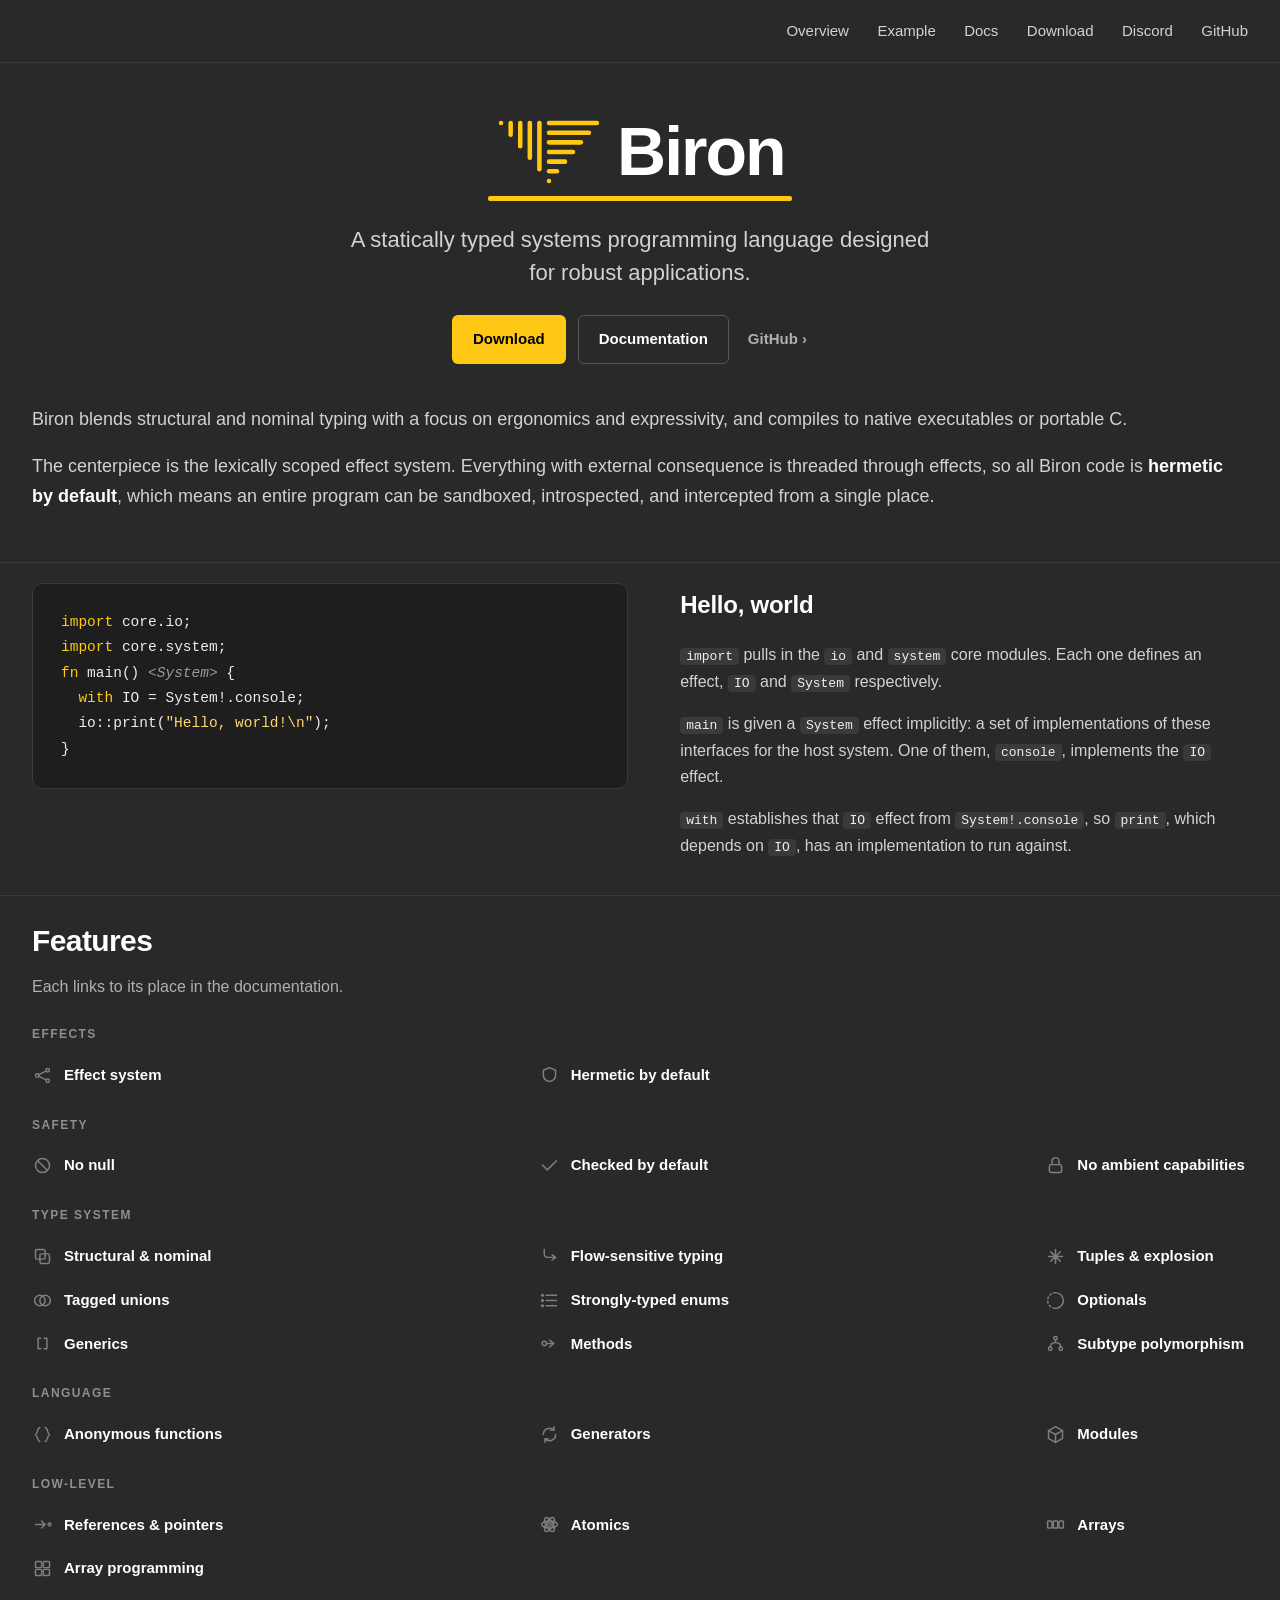
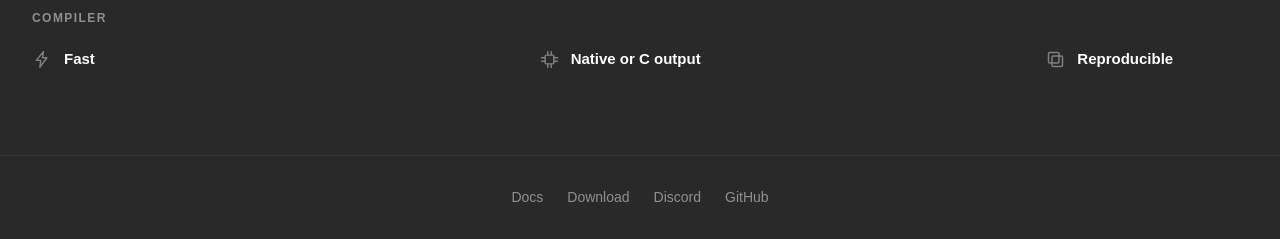
==== index.html @ 6596701e "Deploying to gh-pages from @ biron-lang/Biron@79384e3a11379a259ac0fab7d27ca254d259da45 🚀" ====
<!DOCTYPE html>
<html lang="en">
<head>
  <meta charset="utf-8">
  <meta name="viewport" content="width=device-width, initial-scale=1">
  <meta name="color-scheme" content="dark">
  <title>Biron</title>
  <meta name="description" content="Biron is a systems programming language built for control without footguns: structurally safe, hermetic by default, with an effect system you can sandbox from a single place.">
  <link rel="icon" type="image/svg+xml" href="logo.svg">
  <link rel="stylesheet" href="styles.css">
</head>
<body id="top">
  <header class="site-header">
    <div class="container header-inner">
      <nav class="nav">
        <a href="#overview">Overview</a>
        <a href="#example">Example</a>
        <a href="doc.html">Docs</a>
        <!-- TODO: download URL -->
        <a href="#">Download</a>
        <a href="https://discord.gg/aM3nZk7bbG">Discord</a>
        <a href="https://github.com/biron-lang/Biron">GitHub</a>
      </nav>
    </div>
  </header>

  <main>
    <section class="hero">
      <div class="container">
        <h1><img class="hero-logo" src="logo.svg" alt="">Biron</h1>
        <div class="accent-bar" aria-hidden="true"></div>
        <p class="lede">
          A statically typed systems programming language designed for robust
          applications.
        </p>
        <div class="actions">
          <!-- TODO: download URL -->
          <a class="btn btn-primary" href="#">Download</a>
          <a class="btn btn-secondary" href="doc.html">Documentation</a>
          <a class="btn btn-ghost" href="https://github.com/biron-lang/Biron">GitHub &rsaquo;</a>
        </div>
      </div>
    </section>

    <section id="overview" class="overview">
      <div class="container prose">
        <p>
          Biron blends structural and nominal typing with a focus on ergonomics and
          expressivity, and compiles to native executables or portable C.
        </p>
        <p>
          The centerpiece is the lexically scoped effect system. Everything with external
          consequence is threaded through effects, so all Biron code is
          <strong>hermetic by default</strong>, which means an entire program can be
          sandboxed, introspected, and intercepted from a single place.
        </p>
      </div>
    </section>

    <section id="example" class="example">
      <div class="container example-grid">
        <div class="example-code">
<pre><code><span class="k">import</span> core.io;
<span class="k">import</span> core.system;
<span class="k">fn</span> main() <span class="t">&lt;System&gt;</span> {
  <span class="k">with</span> IO = System!.console;
  io::print(<span class="s">"Hello, world!\n"</span>);
}</code></pre>
        </div>
        <div class="example-notes">
          <h2>Hello, world</h2>
          <p>
            <code>import</code> pulls in the <code>io</code> and <code>system</code>
            core modules. Each one defines an effect, <code>IO</code> and
            <code>System</code> respectively.
          </p>
          <p>
            <code>main</code> is given a <code>System</code> effect implicitly:
            a set of implementations of these interfaces for the host system. One of
            them, <code>console</code>, implements the <code>IO</code> effect.
          </p>
          <p>
            <code>with</code> establishes that <code>IO</code> effect from
            <code>System!.console</code>, so <code>print</code>, which depends
            on <code>IO</code>, has an implementation to run against.
          </p>
        </div>
      </div>
    </section>

    <section id="features" class="features">
      <div class="container">
        <h2>Features</h2>
        <p class="section-sub">Each links to its place in the documentation.</p>

        <div class="feature-group">
          <h3 class="group-title">Effects</h3>
          <div class="grid">
            <a class="feature" href="doc.html#effects">
              <span class="icon" aria-hidden="true"><svg viewBox="0 0 24 24"><circle cx="6" cy="12" r="2"/><circle cx="18" cy="6" r="2"/><circle cx="18" cy="18" r="2"/><path d="M8 11l8-4M8 13l8 4"/></svg></span>
              <h4>Effect system</h4>
            </a>
            <a class="feature" href="doc.html#effects/hermeticity">
              <span class="icon" aria-hidden="true"><svg viewBox="0 0 24 24"><path d="M12 3l7 3v5c0 4-3 7-7 8-4-1-7-4-7-8V6l7-3z"/></svg></span>
              <h4>Hermetic by default</h4>
            </a>
          </div>
        </div>

        <div class="feature-group">
          <h3 class="group-title">Safety</h3>
          <div class="grid">
            <a class="feature" href="doc.html#references/no-null-or-uninitialized-pointers">
              <span class="icon" aria-hidden="true"><svg viewBox="0 0 24 24"><circle cx="12" cy="12" r="8"/><path d="M6.5 6.5l11 11"/></svg></span>
              <h4>No null</h4>
            </a>
            <a class="feature" href="doc.html#expressions/checked-division">
              <span class="icon" aria-hidden="true"><svg viewBox="0 0 24 24"><path d="M20 6.5L9.5 17 4 11.5"/></svg></span>
              <h4>Checked by default</h4>
            </a>
            <a class="feature" href="doc.html#effects/declaring-an-effect">
              <span class="icon" aria-hidden="true"><svg viewBox="0 0 24 24"><rect x="5" y="11" width="14" height="9" rx="2"/><path d="M8 11V7a4 4 0 0 1 8 0v4"/></svg></span>
              <h4>No ambient capabilities</h4>
            </a>
          </div>
        </div>

        <div class="feature-group">
          <h3 class="group-title">Type system</h3>
          <div class="grid">
            <a class="feature" href="doc.html#types/nominal-versus-structural-typing">
              <span class="icon" aria-hidden="true"><svg viewBox="0 0 24 24"><rect x="4" y="4" width="11" height="11" rx="2"/><rect x="9" y="9" width="11" height="11" rx="2"/></svg></span>
              <h4>Structural &amp; nominal</h4>
            </a>
            <a class="feature" href="doc.html#optionals-unions/narrowing-by-control-flow">
              <span class="icon" aria-hidden="true"><svg viewBox="0 0 24 24"><path d="M6 4v5a4 4 0 0 0 4 4h8"/><path d="M15 10l4 3-4 3"/></svg></span>
              <h4>Flow-sensitive typing</h4>
            </a>
            <a class="feature" href="doc.html#aggregates/tuple-explosion">
              <span class="icon" aria-hidden="true"><svg viewBox="0 0 24 24"><path d="M12 4v16M4 12h16M6.5 6.5l11 11M17.5 6.5l-11 11"/></svg></span>
              <h4>Tuples &amp; explosion</h4>
            </a>
            <a class="feature" href="doc.html#optionals-unions/unions">
              <span class="icon" aria-hidden="true"><svg viewBox="0 0 24 24"><circle cx="9" cy="12" r="6"/><circle cx="15" cy="12" r="6"/></svg></span>
              <h4>Tagged unions</h4>
            </a>
            <a class="feature" href="doc.html#aggregates/enums">
              <span class="icon" aria-hidden="true"><svg viewBox="0 0 24 24"><path d="M8 6h12M8 12h12M8 18h12"/><circle cx="4" cy="6" r="1"/><circle cx="4" cy="12" r="1"/><circle cx="4" cy="18" r="1"/></svg></span>
              <h4>Strongly-typed enums</h4>
            </a>
            <a class="feature" href="doc.html#optionals-unions/optionals">
              <span class="icon" aria-hidden="true"><svg viewBox="0 0 24 24"><path d="M12 3a9 9 0 0 1 0 18"/><path d="M12 3a9 9 0 0 0 0 18" stroke-dasharray="2 3"/></svg></span>
              <h4>Optionals</h4>
            </a>
            <a class="feature" href="doc.html#generics">
              <span class="icon" aria-hidden="true"><svg viewBox="0 0 24 24"><path d="M10 6H7v12h3M14 6h3v12h-3"/></svg></span>
              <h4>Generics</h4>
            </a>
            <a class="feature" href="doc.html#functions/methods">
              <span class="icon" aria-hidden="true"><svg viewBox="0 0 24 24"><circle cx="6" cy="12" r="2.5"/><path d="M9 12h6M12 8l5 4-5 4"/></svg></span>
              <h4>Methods</h4>
            </a>
            <a class="feature" href="doc.html#types">
              <span class="icon" aria-hidden="true"><svg viewBox="0 0 24 24"><circle cx="12" cy="6" r="2"/><circle cx="6" cy="18" r="2"/><circle cx="18" cy="18" r="2"/><path d="M12 8v3M6 16c0-3 2-5 6-5s6 2 6 5"/></svg></span>
              <h4>Subtype polymorphism</h4>
            </a>
          </div>
        </div>

        <div class="feature-group">
          <h3 class="group-title">Language</h3>
          <div class="grid">
            <a class="feature" href="doc.html#functions/function-values">
              <span class="icon" aria-hidden="true"><svg viewBox="0 0 24 24"><path d="M9 4c-3 0-2 6-5 8 3 2 2 8 5 8M15 4c3 0 2 6 5 8-3 2-2 8-5 8"/></svg></span>
              <h4>Anonymous functions</h4>
            </a>
            <a class="feature" href="doc.html#functions">
              <span class="icon" aria-hidden="true"><svg viewBox="0 0 24 24"><path d="M5 12a7 7 0 0 1 12-5"/><path d="M17 3v4h-4"/><path d="M19 12a7 7 0 0 1-12 5"/><path d="M7 21v-4h4"/></svg></span>
              <h4>Generators</h4>
            </a>
            <a class="feature" href="doc.html#modules">
              <span class="icon" aria-hidden="true"><svg viewBox="0 0 24 24"><path d="M12 3l8 4.5v9L12 21l-8-4.5v-9L12 3z"/><path d="M4 7.5l8 4.5 8-4.5M12 12v9"/></svg></span>
              <h4>Modules</h4>
            </a>
          </div>
        </div>

        <div class="feature-group">
          <h3 class="group-title">Low-level</h3>
          <div class="grid">
            <a class="feature" href="doc.html#references">
              <span class="icon" aria-hidden="true"><svg viewBox="0 0 24 24"><path d="M4 12h11M11 8l4 4-4 4"/><circle cx="20" cy="12" r="1.6"/></svg></span>
              <h4>References &amp; pointers</h4>
            </a>
            <a class="feature" href="doc.html#effects/atomics-and-memoryorder">
              <span class="icon" aria-hidden="true"><svg viewBox="0 0 24 24"><circle cx="12" cy="12" r="2"/><ellipse cx="12" cy="12" rx="9" ry="4"/><ellipse cx="12" cy="12" rx="9" ry="4" transform="rotate(60 12 12)"/><ellipse cx="12" cy="12" rx="9" ry="4" transform="rotate(120 12 12)"/></svg></span>
              <h4>Atomics</h4>
            </a>
            <a class="feature" href="doc.html#aggregates/arrays">
              <span class="icon" aria-hidden="true"><svg viewBox="0 0 24 24"><rect x="3" y="8" width="5" height="8" rx="1"/><rect x="9.5" y="8" width="5" height="8" rx="1"/><rect x="16" y="8" width="5" height="8" rx="1"/></svg></span>
              <h4>Arrays</h4>
            </a>
            <a class="feature" href="doc.html#aggregates/arrays">
              <span class="icon" aria-hidden="true"><svg viewBox="0 0 24 24"><rect x="4" y="4" width="7" height="7" rx="1"/><rect x="13" y="4" width="7" height="7" rx="1"/><rect x="4" y="13" width="7" height="7" rx="1"/><rect x="13" y="13" width="7" height="7" rx="1"/></svg></span>
              <h4>Array programming</h4>
            </a>
          </div>
        </div>

        <div class="feature-group">
          <h3 class="group-title">Compiler</h3>
          <div class="grid">
            <a class="feature" href="doc.html#compiler/speed">
              <span class="icon" aria-hidden="true"><svg viewBox="0 0 24 24"><path d="M13 3L5 13h5l-1 8 8-11h-5l1-7z"/></svg></span>
              <h4>Fast</h4>
            </a>
            <a class="feature" href="doc.html#compiler/native-executables-or-portable-c">
              <span class="icon" aria-hidden="true"><svg viewBox="0 0 24 24"><rect x="7" y="7" width="10" height="10" rx="1.5"/><path d="M10 3v4M14 3v4M10 17v4M14 17v4M3 10h4M3 14h4M17 10h4M17 14h4"/></svg></span>
              <h4>Native or C output</h4>
            </a>
            <a class="feature" href="doc.html#compiler/reproducible-builds">
              <span class="icon" aria-hidden="true"><svg viewBox="0 0 24 24"><rect x="4" y="4" width="12" height="12" rx="1.5"/><rect x="8" y="8" width="12" height="12" rx="1.5"/></svg></span>
              <h4>Reproducible</h4>
            </a>
          </div>
        </div>
      </div>
    </section>
  </main>

  <footer class="site-footer">
    <div class="container footer-inner">
      <nav class="foot-nav">
        <a href="doc.html">Docs</a>
        <!-- TODO: download URL -->
        <a href="#">Download</a>
        <a href="https://discord.gg/aM3nZk7bbG">Discord</a>
        <a href="https://github.com/biron-lang/Biron">GitHub</a>
      </nav>
    </div>
  </footer>
</body>
</html>
---- styles.css ----
:root {
  --bg:       #292929;
  --code-bg:  #1e1e1e;   /* tint, darker than the page */
  --strong:   #ffffff;   /* headings, feature titles */
  --text:     #d2d2d2;   /* body / overview text */
  --muted:    #b0b0b0;   /* feature descriptions, secondary text */
  --label:    #8f8f8f;   /* group labels, footer */
  --icon:     #7f7f7f;   /* feature icons at rest */
  --border:   #3a3a3a;   /* subtle dividers */
  --accent:   #ffc815;
  --accent-deep: #e6b412; /* accent, darkened for hover */

  --code-ink: #ededed;
  --code-dim: #9a9a9a;    /* comments / effect types on the code panel */
  --code-str: #ffd873;    /* string literals, accent tint */

  --maxw: 1280px;
}

* { box-sizing: border-box; }

html {
  -webkit-text-size-adjust: 100%;
  scroll-behavior: smooth;
}

body {
  margin: 0;
  background: var(--bg);
  color: var(--text);
  font: 16px/1.65 -apple-system, BlinkMacSystemFont, "Segoe UI", Roboto, Helvetica, Arial, sans-serif;
  -webkit-font-smoothing: antialiased;
  text-rendering: optimizeLegibility;
}

a { color: inherit; text-decoration: none; }

code, pre {
  font-family: ui-monospace, SFMono-Regular, "SF Mono", Menlo, Consolas, "Liberation Mono", monospace;
}

.container {
  width: 100%;
  max-width: var(--maxw);
  margin: 0 auto;
  padding: 0 32px;
}

section[id] { scroll-margin-top: 76px; }

a:focus-visible,
.btn:focus-visible {
  outline: 2px solid var(--accent);
  outline-offset: 3px;
  border-radius: 3px;
}

.site-header {
  position: sticky;
  top: 0;
  z-index: 10;
  background: var(--bg);
  border-bottom: 1px solid var(--border);
}

.header-inner {
  display: flex;
  align-items: center;
  justify-content: flex-end;
  height: 62px;
}

.wordmark {
  display: flex;
  align-items: center;
  gap: 9px;
  font-weight: 700;
  font-size: 20px;
  letter-spacing: -0.01em;
  color: var(--strong);
}

.wordmark .logo { height: 24px; width: auto; display: block; }

.wordmark .mark { color: var(--accent); }

.nav a {
  color: var(--text);
  margin-left: 24px;
  font-size: 15px;
  padding: 4px 0;
  border-bottom: 2px solid transparent;
}

.nav a:hover { color: var(--strong); border-bottom-color: var(--accent); }

.hero { padding: 54px 0 10px; text-align: center; }

.hero h1 {
  margin: 0;
  display: flex;
  align-items: center;
  justify-content: center;
  gap: 15px;
  font-size: 68px;
  line-height: 1.02;
  letter-spacing: -0.03em;
  color: var(--strong);
}

.hero-logo { height: 1em; width: auto; display: block; }

.accent-bar {
  width: 25%;
  height: 5px;
  background: var(--accent);
  margin: 10px auto 22px;
  border-radius: 2px;
}

.lede {
  font-size: 22px;
  line-height: 1.5;
  color: var(--text);
  max-width: 600px;
  margin: 0 auto 26px;
}

.actions { display: flex; gap: 12px; flex-wrap: wrap; align-items: center; justify-content: center; }

.btn {
  display: inline-block;
  padding: 11px 20px;
  border-radius: 6px;
  font-size: 15px;
  font-weight: 600;
  border: 1px solid transparent;
}

.btn-primary { background: var(--accent); color: #000; }
.btn-primary:hover { background: var(--accent-deep); }

.btn-secondary {
  background: transparent;
  color: var(--strong);
  border-color: #585858;
}
.btn-secondary:hover { background: var(--strong); color: var(--bg); border-color: var(--strong); }

.btn-ghost { background: transparent; color: var(--muted); padding-left: 6px; }
.btn-ghost:hover { color: var(--strong); }

.overview { padding: 30px 0 50px; }

.prose p {
  font-size: 18px;
  line-height: 1.7;
  color: var(--text);
  margin: 0 0 16px;
}

.prose p:last-child { margin-bottom: 0; }

.prose strong { color: var(--strong); font-weight: 600; }

.example {
  padding: 20px 0;
  border-top: 1px solid var(--border);
}

.example-grid {
  display: grid;
  grid-template-columns: 1.05fr 1fr;
  gap: 52px;
  align-items: start;
}

.example-code pre {
  background: var(--code-bg);
  color: var(--code-ink);
  margin: 0;
  padding: 26px 28px;
  border: 1px solid var(--border);
  border-radius: 10px;
  overflow-x: auto;
  font-size: 14.5px;
  line-height: 1.75;
}

.example-code .k { color: var(--accent); }
.example-code .s { color: var(--code-str); }
.example-code .t { color: var(--code-dim); font-style: italic; }

.example-notes h2 {
  margin: 2px 0 18px;
  font-size: 24px;
  letter-spacing: -0.01em;
  color: var(--strong);
}

.example-notes p { margin: 0 0 16px; color: var(--text); }

.example-notes code,
.feature code {
  background: rgba(255, 255, 255, 0.08);
  color: #f0f0f0;
  padding: 1px 6px;
  border-radius: 4px;
  font-size: 13px;
}

.features {
  padding: 20px 0 80px;
  border-top: 1px solid var(--border);
}

.features > .container > h2 {
  margin: 0 0 8px;
  font-size: 30px;
  letter-spacing: -0.02em;
  color: var(--strong);
}

.section-sub { margin: 0; color: var(--muted); }

.feature-group { margin-top: 25px; }

.group-title {
  margin: 0 0 15px;
  font-size: 12px;
  font-weight: 600;
  text-transform: uppercase;
  letter-spacing: 0.12em;
  color: var(--label);
}

.grid {
  display: grid;
  grid-template-columns: repeat(3, minmax(0, 1fr));
  column-gap: 25%;
  row-gap: 13px;
}

.feature {
  display: flex;
  align-items: center;
  gap: 11px;
  color: inherit;
  padding: 3px 0;
}

.feature .icon {
  flex: 0 0 auto;
  color: var(--icon);
  transition: color 0.12s ease;
}

.feature .icon svg {
  width: 21px;
  height: 21px;
  display: block;
  fill: none;
  stroke: currentColor;
  stroke-width: 1.7;
  stroke-linecap: round;
  stroke-linejoin: round;
}

.feature:hover .icon { color: var(--accent); }
.feature:hover h4 { color: var(--accent); }

.feature h4 {
  margin: 0;
  font-size: 15px;
  font-weight: 600;
  color: var(--strong);
  transition: color 0.12s ease;
}

.site-footer {
  border-top: 1px solid var(--border);
  padding: 30px 0;
  color: var(--label);
  font-size: 14px;
}

.footer-inner {
  display: flex;
  align-items: center;
  justify-content: center;
  flex-wrap: wrap;
  gap: 12px;
}

.foot-nav { display: flex; flex-wrap: wrap; gap: 24px; }
.foot-nav a { color: var(--label); }
.foot-nav a:hover { color: var(--strong); }

@media (max-width: 820px) {
  .example-grid { grid-template-columns: 1fr; gap: 32px; }
  .grid { grid-template-columns: repeat(2, minmax(0, 1fr)); column-gap: 30px; }
  .hero { padding: 40px 0 8px; }
  .hero h1 { font-size: 52px; }
  .overview { padding: 24px 0 42px; }
  .example { padding: 40px 0; }
  .features { padding: 44px 0 64px; }
}

@media (max-width: 560px) {
  .container { padding: 0 22px; }
  .nav a:nth-child(1),
  .nav a:nth-child(2) { display: none; }
  .hero h1 { font-size: 44px; }
  .lede { font-size: 19px; }
  .grid { grid-template-columns: 1fr; row-gap: 10px; }
}
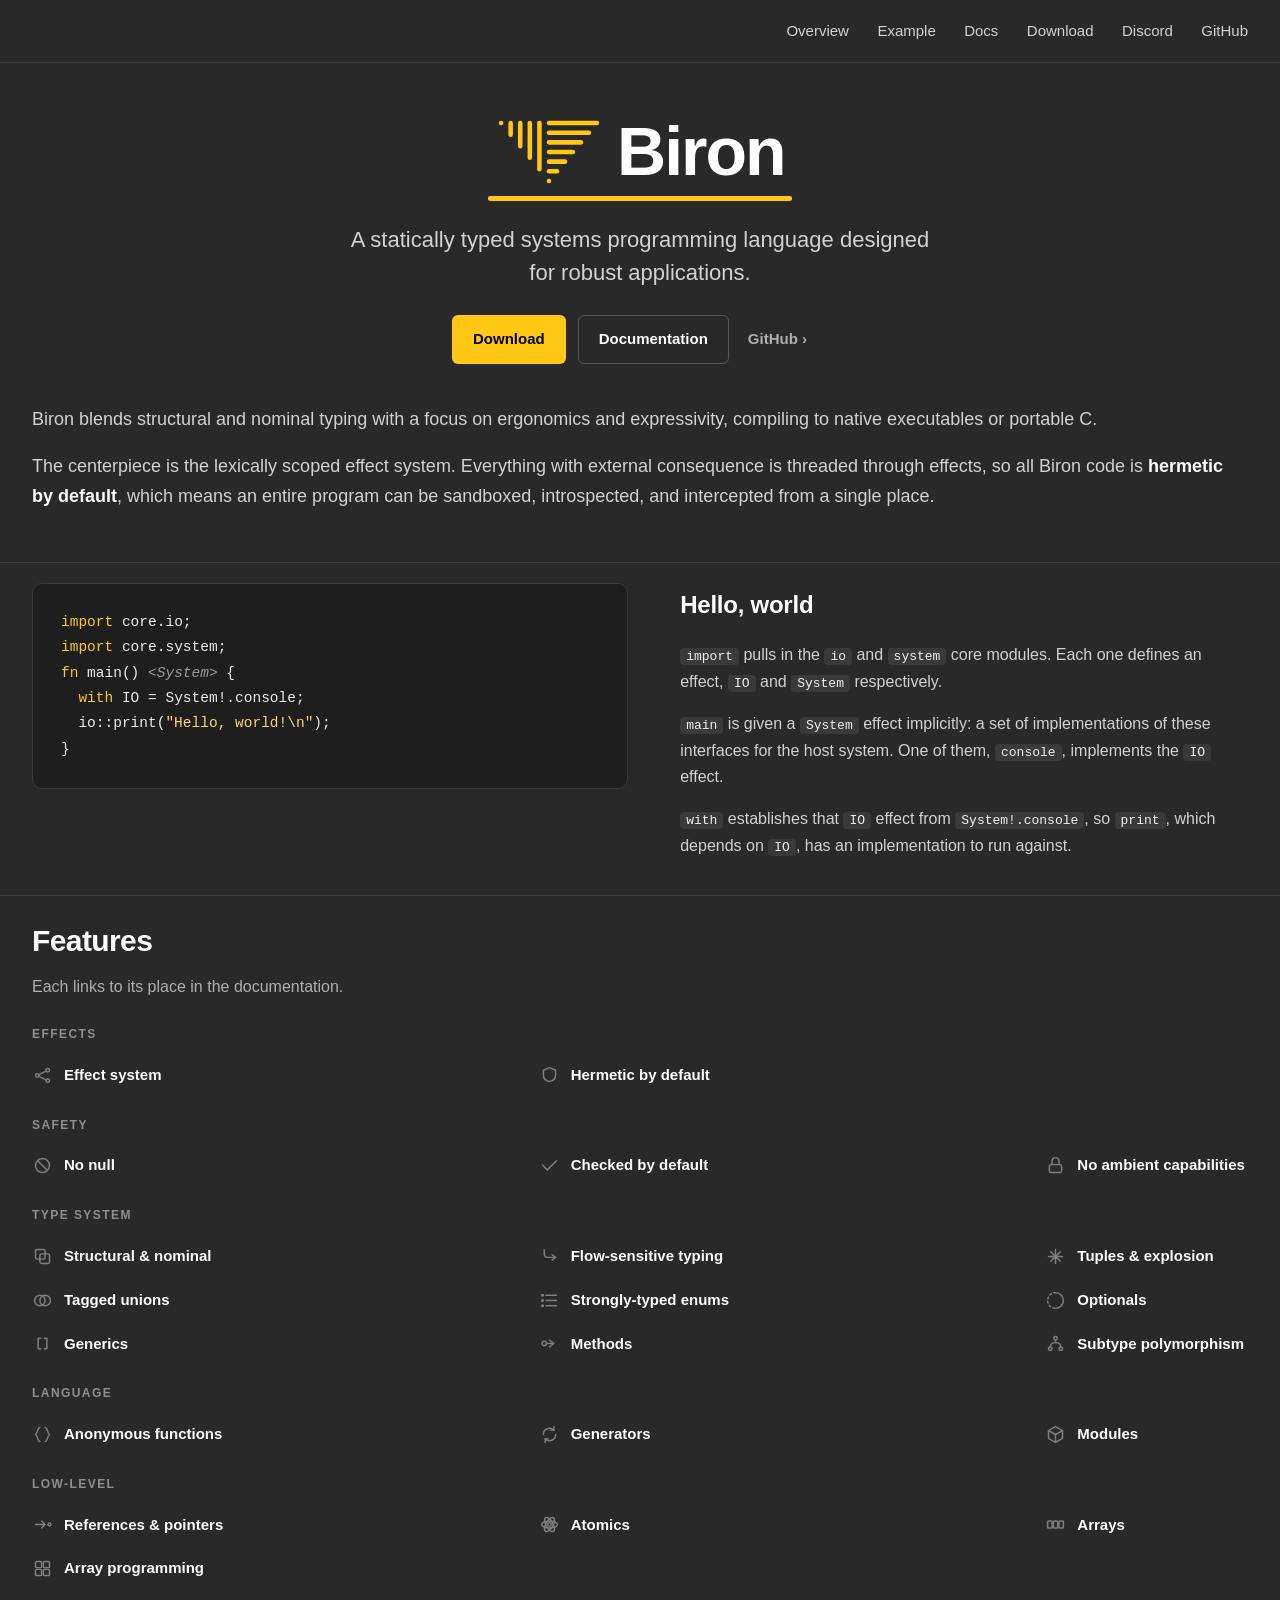
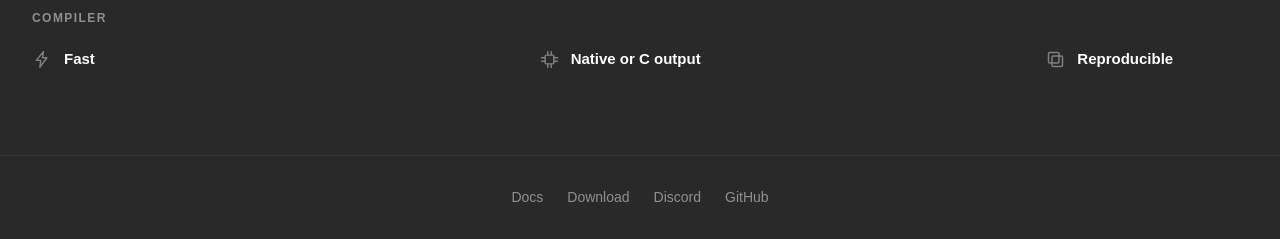
==== commit 88bc7d62: "Deploying to gh-pages from @ biron-lang/Biron@f32a0f2b8368b89a26c298ca70b264eceba1a0f5 🚀" ====
--- a/index.html
+++ b/index.html
@@ -46,7 +46,7 @@
       <div class="container prose">
         <p>
           Biron blends structural and nominal typing with a focus on ergonomics and
-          expressivity, and compiles to native executables or portable C.
+          expressivity, compiling to native executables or portable C.
         </p>
         <p>
           The centerpiece is the lexically scoped effect system. Everything with external
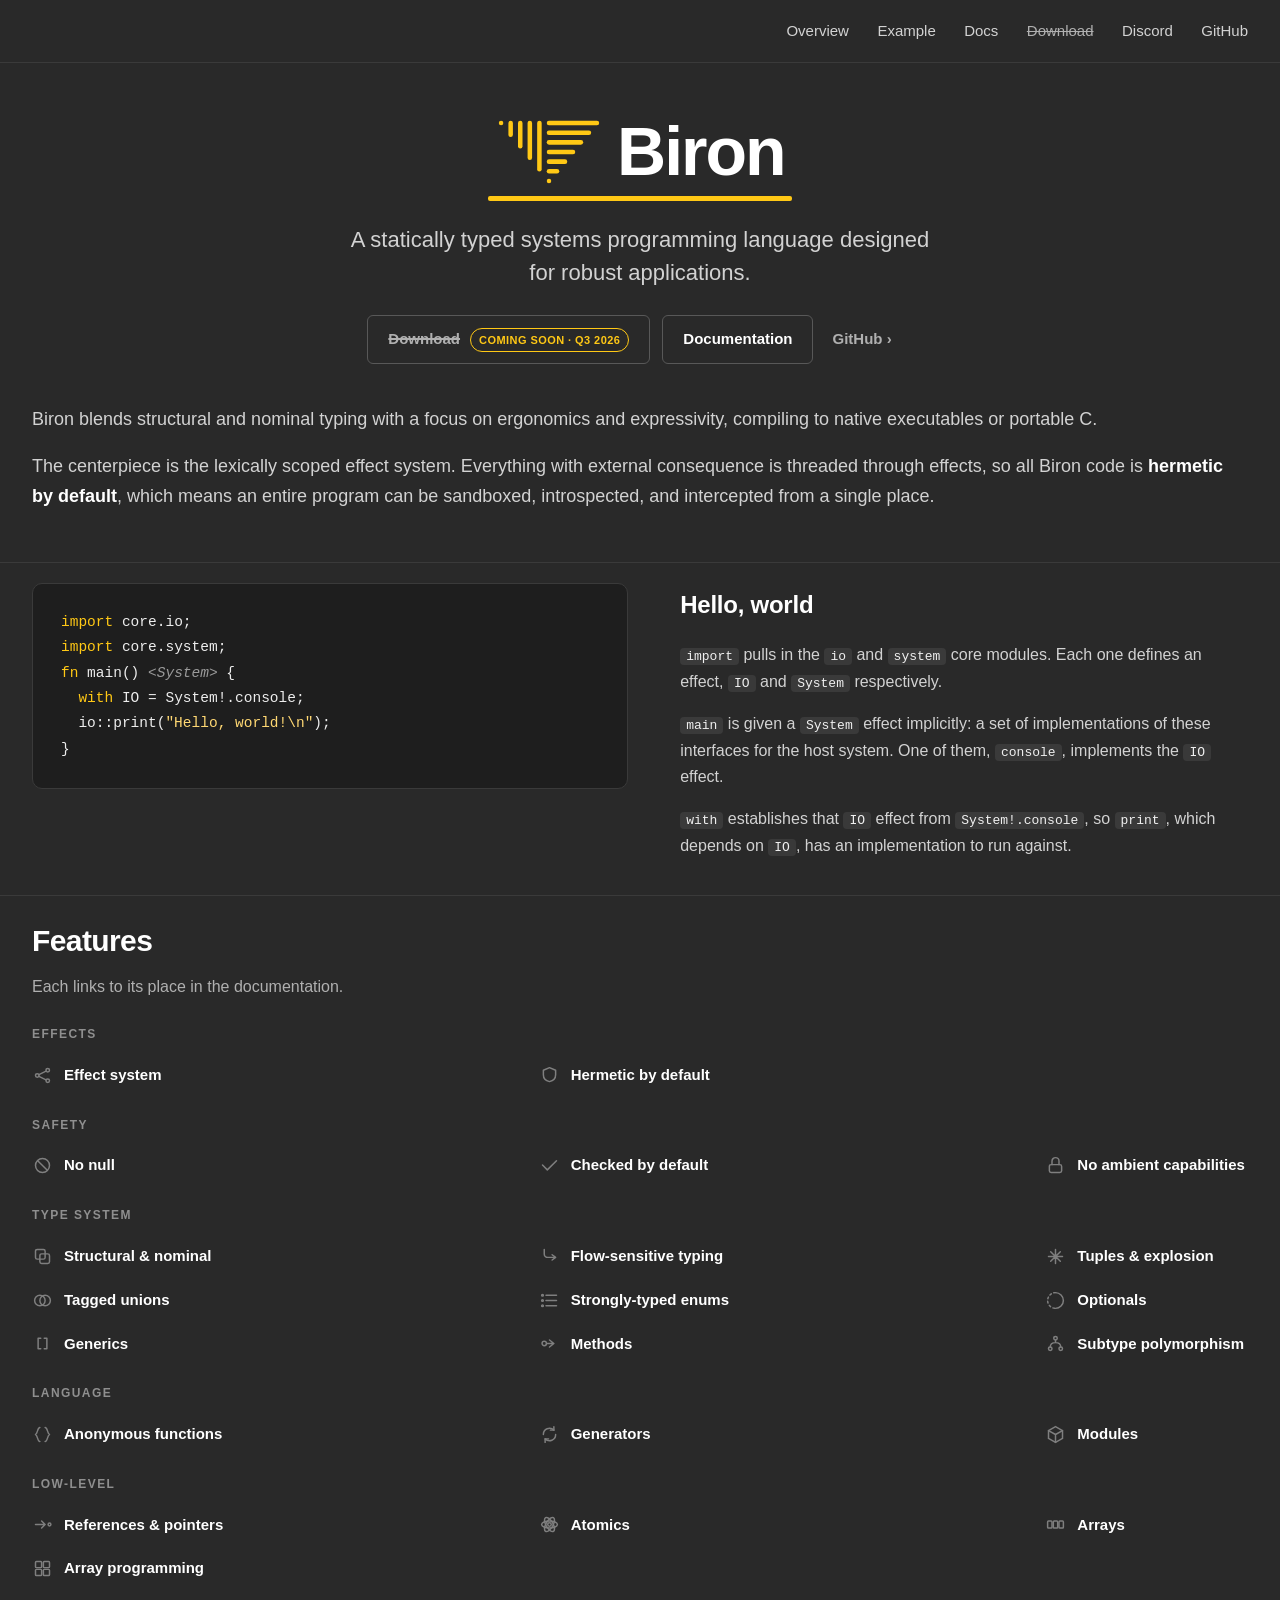
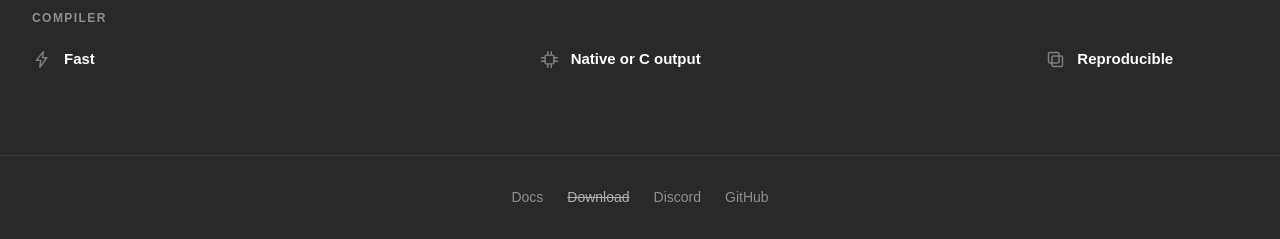
==== commit cf9bbbd9: "Deploying to gh-pages from @ biron-lang/Biron@2de701416b4fc21dc64a1fc5bc92e8595ca91745 🚀" ====
--- a/index.html
+++ b/index.html
@@ -16,9 +16,9 @@
         <a href="#overview">Overview</a>
         <a href="#example">Example</a>
         <a href="doc.html">Docs</a>
-        <!-- TODO: download URL -->
-        <a href="#">Download</a>
-        <a href="https://discord.gg/aM3nZk7bbG">Discord</a>
+        <!-- Downloads open Q3 2026 -->
+        <span class="nav-soon" title="Coming soon &middot; Q3 2026"><s>Download</s></span>
+        <a href="https://discord.gg/NGudVtChHZ">Discord</a>
         <a href="https://github.com/biron-lang/Biron">GitHub</a>
       </nav>
     </div>
@@ -34,8 +34,11 @@
           applications.
         </p>
         <div class="actions">
-          <!-- TODO: download URL -->
-          <a class="btn btn-primary" href="#">Download</a>
+          <!-- Downloads open Q3 2026 -->
+          <span class="btn btn-disabled" role="button" aria-disabled="true">
+            <s>Download</s>
+            <span class="coming-soon">Coming soon &middot; Q3 2026</span>
+          </span>
           <a class="btn btn-secondary" href="doc.html">Documentation</a>
           <a class="btn btn-ghost" href="https://github.com/biron-lang/Biron">GitHub &rsaquo;</a>
         </div>
@@ -160,7 +163,7 @@
               <span class="icon" aria-hidden="true"><svg viewBox="0 0 24 24"><circle cx="6" cy="12" r="2.5"/><path d="M9 12h6M12 8l5 4-5 4"/></svg></span>
               <h4>Methods</h4>
             </a>
-            <a class="feature" href="doc.html#types">
+            <a class="feature" href="doc.html#types/embedding-and-subtype-polymorphism">
               <span class="icon" aria-hidden="true"><svg viewBox="0 0 24 24"><circle cx="12" cy="6" r="2"/><circle cx="6" cy="18" r="2"/><circle cx="18" cy="18" r="2"/><path d="M12 8v3M6 16c0-3 2-5 6-5s6 2 6 5"/></svg></span>
               <h4>Subtype polymorphism</h4>
             </a>
@@ -170,7 +173,7 @@
         <div class="feature-group">
           <h3 class="group-title">Language</h3>
           <div class="grid">
-            <a class="feature" href="doc.html#functions/function-values">
+            <a class="feature" href="doc.html#functions/anonymous-functions">
               <span class="icon" aria-hidden="true"><svg viewBox="0 0 24 24"><path d="M9 4c-3 0-2 6-5 8 3 2 2 8 5 8M15 4c3 0 2 6 5 8-3 2-2 8-5 8"/></svg></span>
               <h4>Anonymous functions</h4>
             </a>
@@ -196,11 +199,11 @@
               <span class="icon" aria-hidden="true"><svg viewBox="0 0 24 24"><circle cx="12" cy="12" r="2"/><ellipse cx="12" cy="12" rx="9" ry="4"/><ellipse cx="12" cy="12" rx="9" ry="4" transform="rotate(60 12 12)"/><ellipse cx="12" cy="12" rx="9" ry="4" transform="rotate(120 12 12)"/></svg></span>
               <h4>Atomics</h4>
             </a>
-            <a class="feature" href="doc.html#aggregates/arrays">
+            <a class="feature" href="doc.html#types/arrays">
               <span class="icon" aria-hidden="true"><svg viewBox="0 0 24 24"><rect x="3" y="8" width="5" height="8" rx="1"/><rect x="9.5" y="8" width="5" height="8" rx="1"/><rect x="16" y="8" width="5" height="8" rx="1"/></svg></span>
               <h4>Arrays</h4>
             </a>
-            <a class="feature" href="doc.html#aggregates/arrays">
+            <a class="feature" href="doc.html#expressions/array-programming">
               <span class="icon" aria-hidden="true"><svg viewBox="0 0 24 24"><rect x="4" y="4" width="7" height="7" rx="1"/><rect x="13" y="4" width="7" height="7" rx="1"/><rect x="4" y="13" width="7" height="7" rx="1"/><rect x="13" y="13" width="7" height="7" rx="1"/></svg></span>
               <h4>Array programming</h4>
             </a>
@@ -232,9 +235,9 @@
     <div class="container footer-inner">
       <nav class="foot-nav">
         <a href="doc.html">Docs</a>
-        <!-- TODO: download URL -->
-        <a href="#">Download</a>
-        <a href="https://discord.gg/aM3nZk7bbG">Discord</a>
+        <!-- Downloads open Q3 2026 -->
+        <span class="nav-soon" title="Coming soon &middot; Q3 2026"><s>Download</s></span>
+        <a href="https://discord.gg/NGudVtChHZ">Discord</a>
         <a href="https://github.com/biron-lang/Biron">GitHub</a>
       </nav>
     </div>
--- a/styles.css
+++ b/styles.css
@@ -150,6 +150,30 @@
 .btn-ghost { background: transparent; color: var(--muted); padding-left: 6px; }
 .btn-ghost:hover { color: var(--strong); }
 
+/* Download is not released yet */
+.btn-disabled {
+  cursor: not-allowed;
+  display: inline-flex;
+  align-items: center;
+  gap: 10px;
+  background: transparent;
+  color: var(--muted);
+  border-color: #585858;
+}
+.btn-disabled s { text-decoration-thickness: 2px; }
+.coming-soon {
+  font-size: 11px;
+  font-weight: 700;
+  letter-spacing: 0.04em;
+  text-transform: uppercase;
+  color: var(--accent);
+  border: 1px solid var(--accent);
+  border-radius: 999px;
+  padding: 2px 8px;
+}
+.nav-soon { color: var(--muted); cursor: not-allowed; }
+.nav .nav-soon { margin-left: 24px; font-size: 15px; padding: 4px 0; border-bottom: 2px solid transparent; }
+
 .overview { padding: 30px 0 50px; }
 
 .prose p {
